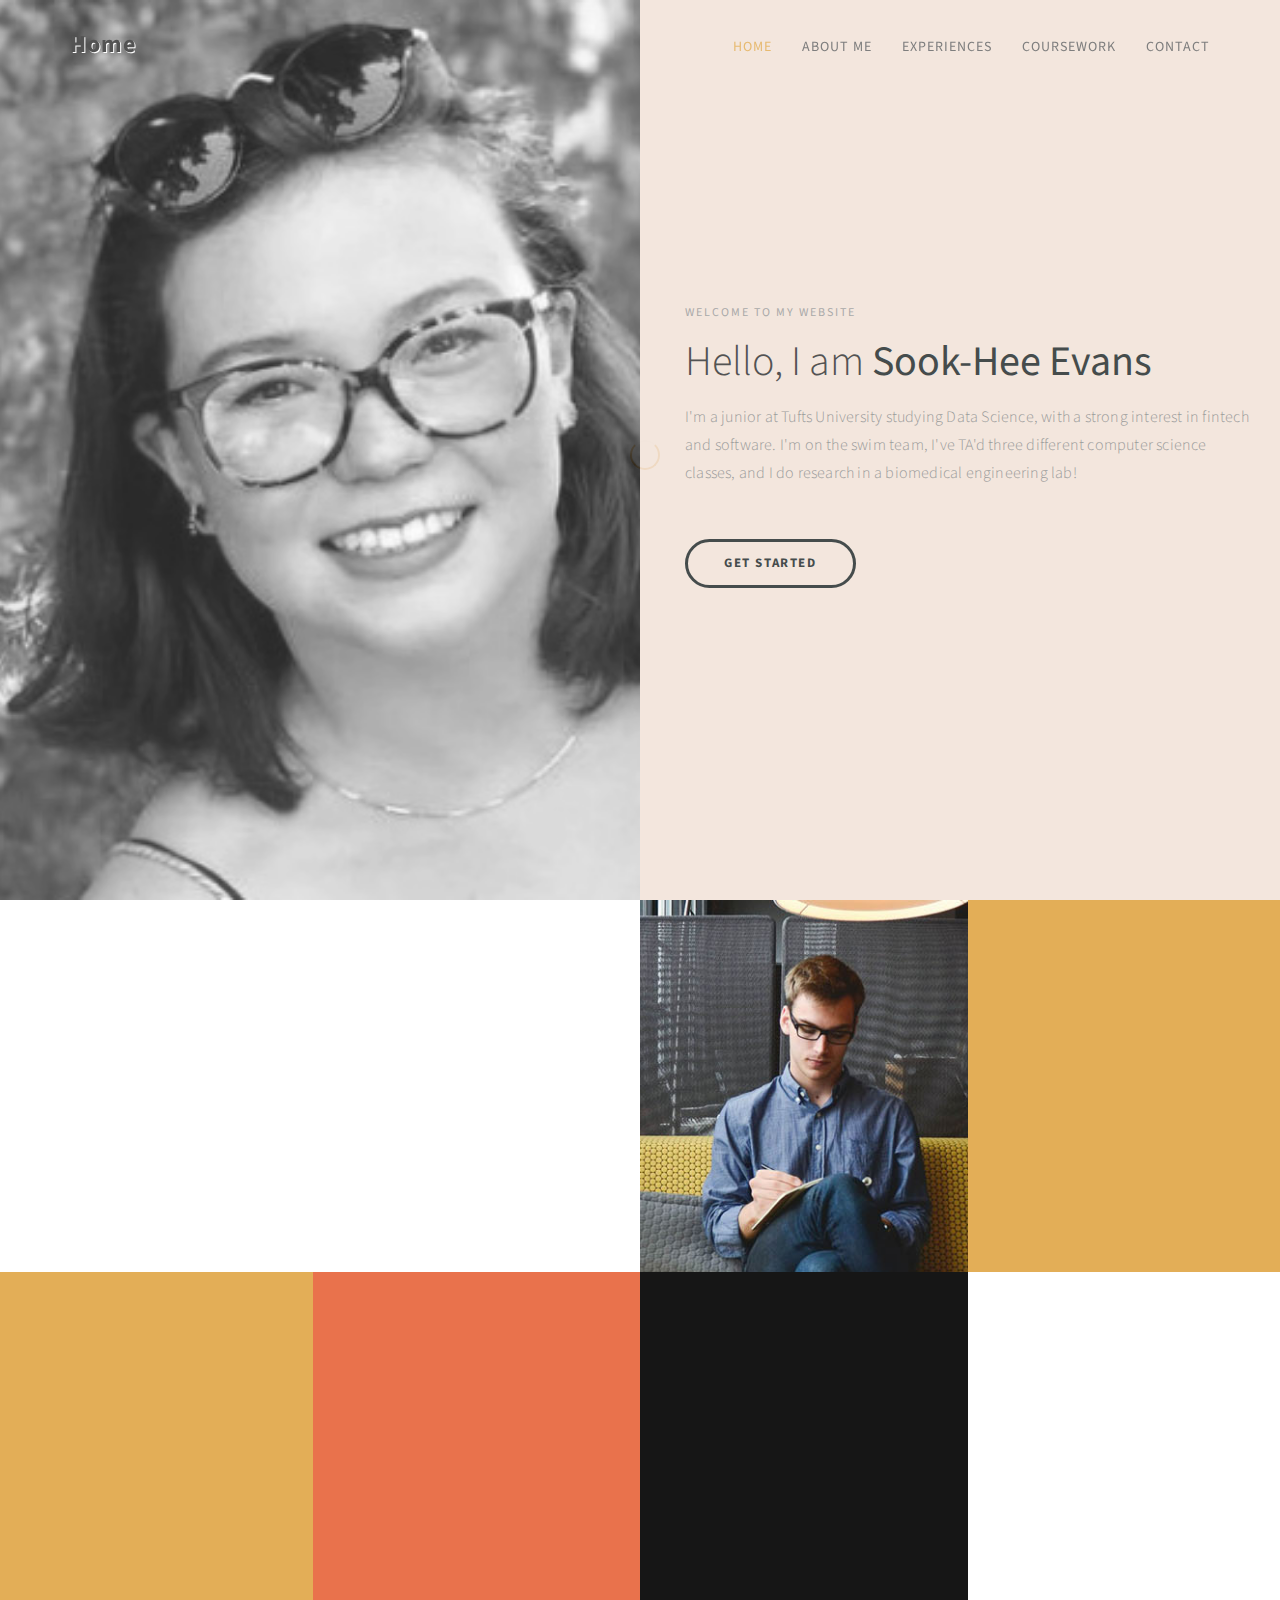
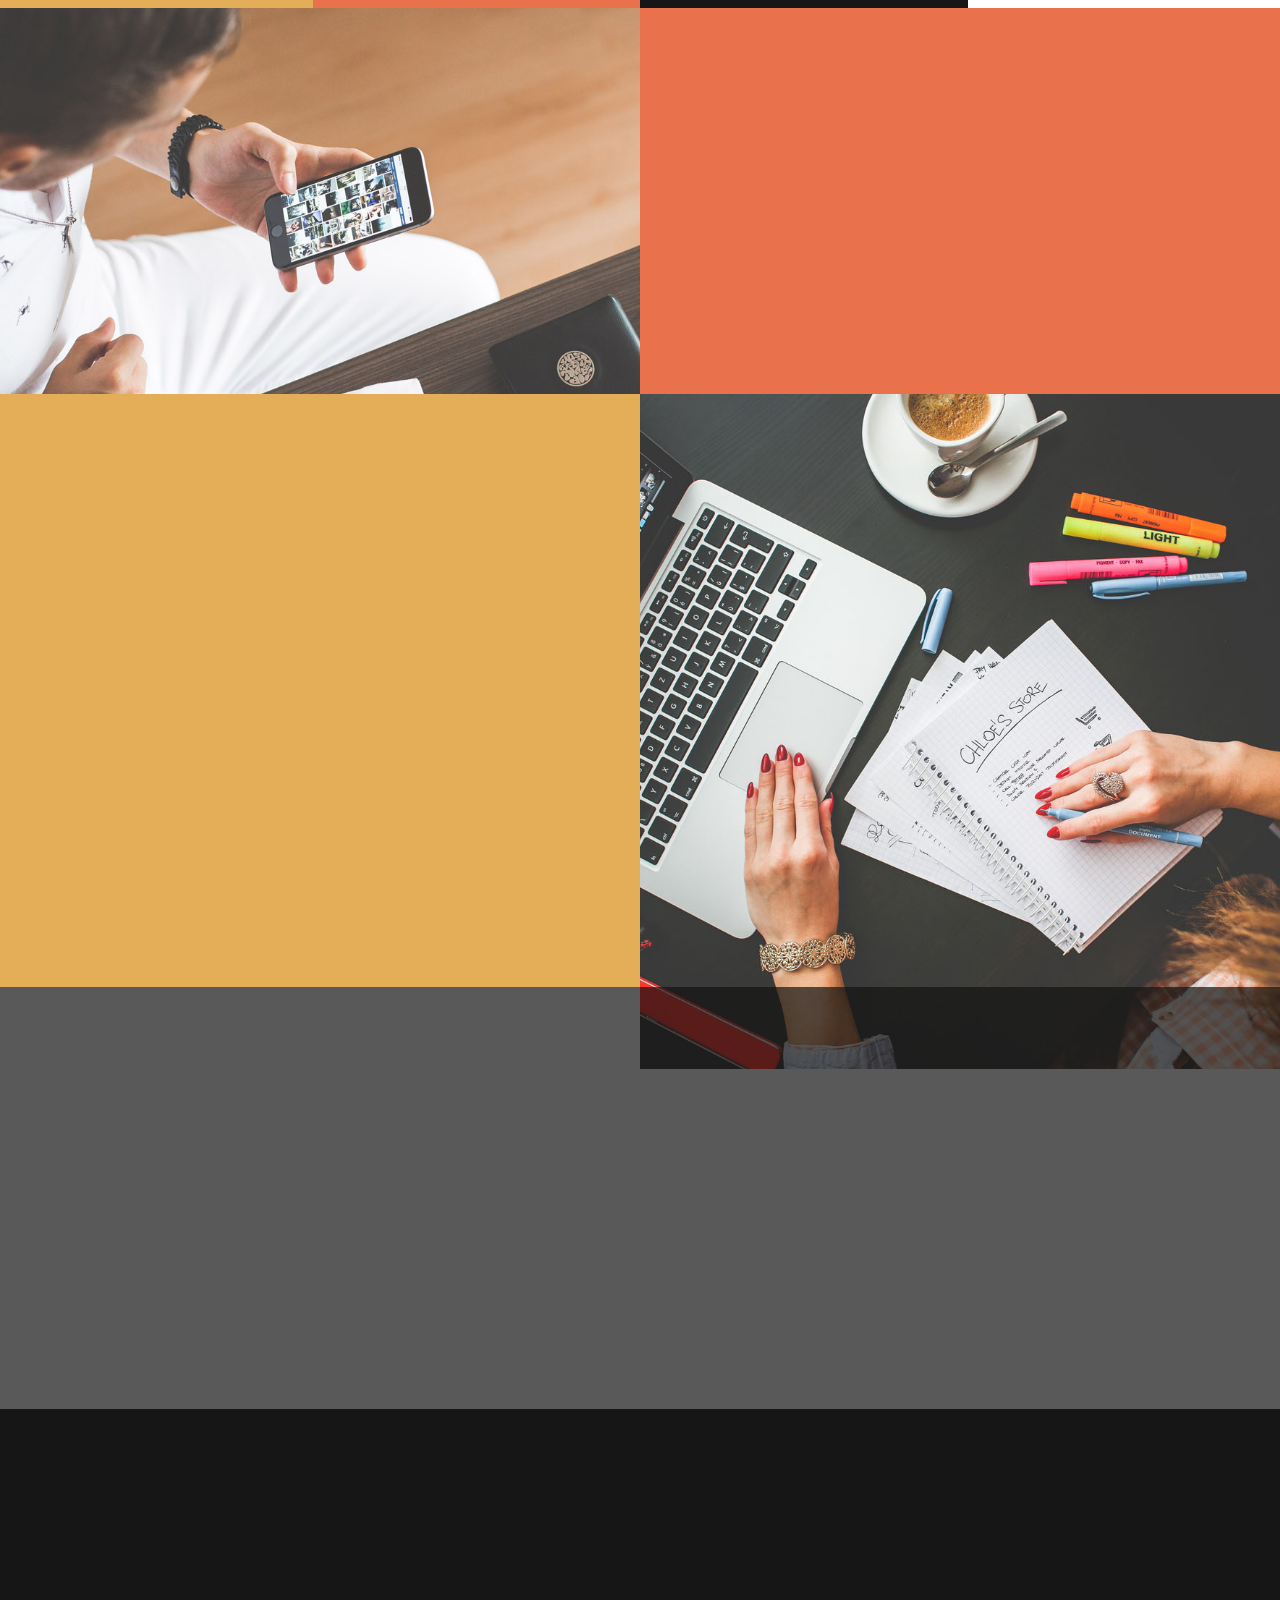
==== site/index.html @ 4b2cf7b3 "Add files via upload" ====
<!DOCTYPE html>
<html lang="en">
<head>

<meta charset="UTF-8">
<meta http-equiv="X-UA-Compatible" content="IE=Edge">
<meta name="description" content="">
<meta name="keywords" content="">
<meta name="author" content="templatemo">
<meta name="viewport" content="width=device-width, initial-scale=1, maximum-scale=1">

<title>Sook-Hee HTML CSS Template</title>

<link rel="stylesheet" href="css/bootstrap.min.css">
<link rel="stylesheet" href="css/animate.css">
<link rel="stylesheet" href="css/font-awesome.min.css">
<link rel="stylesheet" href="css/templatemo-style.css">

<link href="https://fonts.googleapis.com/css?family=Source+Sans+Pro:300,400,700" rel="stylesheet">

</head>
<body data-spy="scroll" data-target=".navbar-collapse" data-offset="50">


<!-- PRE LOADER -->

<div class="preloader">
     <div class="spinner">
          <span class="spinner-rotate"></span>
     </div>
</div>


<!-- Navigation Section -->
</header>
<div class="navbar navbar-fixed-top custom-navbar" role="navigation">
     <div class="container">

          <!-- navbar header -->
          <div class="navbar-header">
               <button class="navbar-toggle" data-toggle="collapse" data-target=".navbar-collapse">
                    <span class="icon icon-bar"></span>
                    <span class="icon icon-bar"></span>
                    <span class="icon icon-bar"></span>
               </button>
               <a href="#" class="navbar-brand">Home</a>
          </div>

          <div class="collapse navbar-collapse">
               <ul class="nav navbar-nav navbar-right">
                    <li><a href="#home" class="smoothScroll">Home</a></li>
                    <li><a href="#about" class="smoothScroll">About Me</a></li>
                    <li><a href="#experience" class="smoothScroll">Experiences</a></li>
                    <li><a href="#quotes" class="smoothScroll">Coursework</a></li>
                    <li><a href="#contact" class="smoothScroll">Contact</a></li>
               </ul>
          </div>

     </div>
</div>


<!-- Home Section -->

<section id="home" class="parallax-section">
     <div class="container">
          <div class="row">

               <div class="col-md-6 col-sm-6">
                    <div class="home-img"></div>
               </div>

               <div class="col-md-6 col-sm-6">
                    <div class="home-thumb">
                         <div class="section-title">
                              <h4 class="wow fadeInUp" data-wow-delay="0.3s">welcome to my website</h4>
                              <h1 class="wow fadeInUp" data-wow-delay="0.6s">Hello, I am <strong>Sook-Hee Evans</strong> </h1>
                              <p class="wow fadeInUp" data-wow-delay="0.9s">I'm a junior at Tufts University studying Data Science, with a strong interest in fintech and software. I'm on the swim team, I've TA'd three different computer science classes, and I do research in a biomedical engineering lab! </p>
                              
                              <a href="#about" class="wow fadeInUp smoothScroll section-btn btn btn-success" data-wow-delay="1.4s">Get Started</a>
                              
                         </div>
                    </div>
               </div>


          </div>
     </div>
</section>


<!-- About Section -->

<section id="about" class="parallax-section">
     <div class="container">
          <div class="row">

               <div class="col-md-6 col-sm-12">
                    <div class="about-thumb">
                         <div class="wow fadeInUp section-title" data-wow-delay="0.4s">
                              <h1>Donec auctor</h1>
                              <p class="color-yellow">Sed vulputate vitae diam quis bibendum</p>
                         </div>
                         <div class="wow fadeInUp" data-wow-delay="0.8s">
                              <p>Phasellus vulputate tellus nec tortor varius elementum. Curabitur at pulvinar ante. Duis dui urna, faucibus eget felis eu, iaculis congue sem. Mauris convallis eros massa.</p>
                              <p>Quisque viverra iaculis aliquam. Etiam volutpat, justo non aliquam bibendum, sem nibh mollis erat, quis porta odio odio at velit.</p>
                         </div>
                    </div>
               </div>

               <div class="col-md-3 col-sm-6">
                    <div class="background-image about-img"></div>
               </div>

               <div class="bg-yellow col-md-3 col-sm-6">
                    <div class="skill-thumb">
                         <div class="wow fadeInUp section-title color-white" data-wow-delay="1.2s">
                              <h1>My Skills</h1>
                              <p class="color-white">Photoshop . HTML CSS JS . Web Design</p>
                         </div>

                         <div class=" wow fadeInUp skills-thumb" data-wow-delay="1.6s">
                         <strong>Frontend Design</strong>
                              <span class="color-white pull-right">90%</span>
                                   <div class="progress">
                                        <div class="progress-bar progress-bar-primary" role="progressbar" aria-valuenow="90" aria-valuemin="0" aria-valuemax="100" style="width: 90%;"></div>
                                   </div>

                         <strong>Backend processing</strong>
                              <span class="color-white pull-right">70%</span>
                                   <div class="progress">
                                        <div class="progress-bar progress-bar-primary" role="progressbar" aria-valuenow="70" aria-valuemin="0" aria-valuemax="100" style="width: 70%;"></div>
                                   </div>

                         <strong>HTML5 & CSS3</strong>
                              <span class="color-white pull-right">80%</span>
                                   <div class="progress">
                                        <div class="progress-bar progress-bar-primary" role="progressbar" aria-valuenow="80" aria-valuemin="0" aria-valuemax="100" style="width: 80%;"></div>
                                   </div>
                         </div>

                    </div>
               </div>

          </div>
     </div>
</section>


<!-- Service Section -->

<section id="service" class="parallax-section">
     <div class="container">
          <div class="row">

               <div class="bg-yellow col-md-3 col-sm-6">
                    <div class="wow fadeInUp color-white service-thumb" data-wow-delay="0.8s">
                         <i class="fa fa-desktop"></i>
                              <h3>Interface Design</h3>
                              <p class="color-white">Phasellus vulputate tellus nec tortor varius elementum. Curabitur at pulvinar ante.</p>
                    </div>
               </div>

               <div class="col-md-3 col-sm-6">
                    <div class="wow fadeInUp color-white service-thumb" data-wow-delay="1.2s">
                         <i class="fa fa-paper-plane"></i>
                              <h3>Media Strategy</h3>
                              <p class="color-white">Curabitur at pulvinar ante. Duis dui urna, faucibus eget felis eu, iaculis congue sem.</p>
                    </div>
               </div>

               <div class="bg-dark col-md-3 col-sm-6">
                    <div class="wow fadeInUp color-white service-thumb" data-wow-delay="1.6s">
                         <i class="fa fa-table"></i>
                              <h3>Mobile App</h3>
                              <p class="color-white">Mauris convallis eros massa, vitae euismod arcu tempus ut. Quisque viverra iaculis.</p>
                    </div>
               </div>

               <div class="bg-white col-md-3 col-sm-6">
                    <div class="wow fadeInUp service-thumb" data-wow-delay="1.8s">
                         <i class="fa fa-html5"></i>
                              <h3>Coding</h3>
                              <p>Mauris convallis eros massa, vitae euismod arcu tempus ut. Quisque viverra iaculis.</p>
                    </div>
               </div>

          </div>
     </div>
</section>


<!-- Experience Section -->

<section id="experience" class="parallax-section">
     <div class="container">
          <div class="row">

               <div class="col-md-6 col-sm-6">
                    <div class="background-image experience-img"></div>
               </div>

               <div class="col-md-6 col-sm-6">
                    <div class="color-white experience-thumb">
                         <div class="wow fadeInUp section-title" data-wow-delay="0.8s">
                              <h1>My Experiences</h1>
                              <p class="color-white">Previous companies and my tasks</p>
                         </div>

                         <div class="wow fadeInUp color-white media" data-wow-delay="1.2s">
                              <div class="media-object media-left">
                                   <i class="fa fa-laptop"></i>
                              </div>
                              <div class="media-body">
                                   <h3 class="media-heading">Graphic Designer <small>2014 Jul - 2015 Sep</small></h3>
                                   <p class="color-white">Lorem ipsum dolor sit amet, consectetur adipisicing elit.</p>
                              </div>
                         </div>

                         <div class="wow fadeInUp color-white media" data-wow-delay="1.6s">
                              <div class="media-object media-left">
                                   <i class="fa fa-laptop"></i>
                              </div>
                              <div class="media-body">
                                   <h3 class="media-heading">Web Designer <small>2015 Oct - 2017 Jan</small></h3>
                                   <p class="color-white">Lorem ipsum dolor sit amet, consectetur adipisicing elit.</p>
                              </div>
                         </div>

                    </div>
               </div>

          </div>
     </div>
</section>


<!-- Education Section -->

<section id="education" class="parallax-section">
     <div class="container">
          <div class="row">

               <div class="col-md-6 col-sm-6">
                    <div class="color-white education-thumb">
                         <div class="wow fadeInUp section-title" data-wow-delay="0.8s">
                              <h1>My Education</h1>
           
                         </div>

                         <div class="wow fadeInUp color-white media" data-wow-delay="1.2s">
                              <div class="media-object media-left">
                                   <i class="fa fa-laptop"></i>
                              </div>


                              <div class="media-body">
                                   <h3 class="media-heading"> Tufts University <small>2017 Aug - 2021 May</small></h3>
                                   <p class="color-white">B.S. Data Science </p>
                                   <p class="color-white">Activities include Varsity Swimming, TAMID-Keyrus Data Science Group, Teacher's Assistant for Introduction to Computer Science, Data Structures and Algorithms, and Machine Structure and Assembly Language Programming.</p>
                              </div>
                         </div>
                         <div class="wow fadeInUp color-white media" data-wow-delay="1.6s">
                              <div class="media-object media-left">
                                   <i class="fa fa-laptop"></i>
                              </div>
                              <div class="media-body">
                                   <h3 class="media-heading">Germantown Academy  <small>2014 Aug - 2017 June</small></h3>
                                   <p class="color-white"> High School Diploma </p>
                                   <p class="color-white">While a student, I received many awards and much recognition, some of which include the Union League Citizenship Award, Women's Society of Engineering Award, AP Scholar with Distinction, and National Merit Scholarship Finalist. </p>
                              </div>
                         </div>

                    </div>
               </div>

               <div class="col-md-6 col-sm-6">
                    <div class="background-image education-img"></div>
               </div>

          </div>
     </div>
</section>


<!-- Quotes Section -->

<section id="quotes" class="parallax-section">
     <div class="overlay"></div>
     <div class="container">
          <div class="row">
               <div class="col-md-offset-1 col-md-10 col-sm-12">
                    <h3 class="wow fadeInUp" data-wow-delay="0.4s">Relevant coursework includes Data Structures and Algorithms, Computing in MATLAB, Machine Structure and Assembly Language Programming, Engineering Leadership, Discrete Mathematics, and Biomedical Design and Research.</h2>
                    <h3 class="wow fadeInUp" data-wow-delay="0.6s">Upcoming coursework for Fall 2019 includes Linear Algebra, Algorithms, Database Systems, and Artificial Intelligence.</h2>                                            
               </div>
          </div>
     </div>
</section>


<!-- Contact Section -->


               <div class="col-md-6 col-sm-12">
                    <div class="contact-form">
                         <div class="wow fadeInUp section-title" data-wow-delay="0.2s">
                              <h1 class="color-white">Say hello..</h1>
                              <p class="color-white">Integer ut consectetur est. In cursus orci non ipsum gravida dignissim.</p>
                         </div>

                         <div id="contact-form">
                              <form action="#template-mo" method="post">
                                   <div class="wow fadeInUp" data-wow-delay="1s">
                                        <input name="fullname" type="text" class="form-control" id="fullname" placeholder="Your Name">
                                   </div>
                                   <div class="wow fadeInUp" data-wow-delay="1.2s">
                                        <input name="email" type="email" class="form-control" id="email" placeholder="Your Email">
                                   </div>
                                   <div class="wow fadeInUp" data-wow-delay="1.4s">
                                        <textarea name="message" rows="5" class="form-control" id="message" placeholder="Write your message..."></textarea>
                                   </div>
                                   <div class="wow fadeInUp col-md-6 col-sm-8" data-wow-delay="1.6s">
                                        <input name="submit" type="submit" class="form-control" id="submit" value="Send">
                                   </div>
                              </form>
                         </div>

                    </div>
               </div>

               <div class="col-md-3 col-sm-6">
                    <div class="background-image contact-img"></div>
               </div>

              

    


<!-- Footer Section -->
<section id="contact" class="parallax-section">
     <div class="container">
 <div class="bg-dark">

                         <div class="wow fadeInUp contact-info" data-wow-delay="0.8s">
                              <h3 class="color-white">Connect.</h3>
                              <p><i class="fa fa-envelope-o"></i> <a href="sook-hee.evans@tufts.edu">sook-hee.evans@tufts.edu</a></p>
                              <div align = "pull-right">
                                   <ul class="wow fadeInUp social-icon" data-wow-delay="1s">
                                        <button class = "button " href = "https://github.com/sevans09" role = "button">github </button>
                                         <button class = "button " href = "https://linkedin.com/in/sook-hee-evans" role = "button">linkedin </button>
                                   </ul>
                              </div>                                  
                    </div>
      </div>
     </div>
</section>


<footer>
	<div class="container">
		<div class="col-md-3">
                    <div class="wow fadeInUp footer-copyright" data-wow-delay="1s">
                         
	           </div>
          </div>
     </div>

</footer>

<!-- SCRIPTS -->

<script src="js/jquery.js"></script>
<script src="js/bootstrap.min.js"></script>
<script src="js/jquery.parallax.js"></script>
<script src="js/smoothscroll.js"></script>
<script src="js/wow.min.js"></script>
<script src="js/custom.js"></script>



</body>
</html>
---- site/css/templatemo-style.css ----
/*

Stimulus Template

http://www.templatemo.com/tm-498-stimulus

*/

body {
	background: #ffffff;
    font-family: 'Source Sans Pro', sans-serif;
    font-style: normal;
	font-weight: 300;
    overflow-x: hidden;
}

html,body {
  width: 100%;
  height: 100%;
}


/*---------------------------------------
    Typorgraphy              
-----------------------------------------*/

h1,h2,h3,h4,h5,h6 {
  font-style: normal;
  font-weight: 300;
}

h1,h2,h3 {
  font-weight: 300;
}

h1 {
  font-size: 42px;
  padding-bottom: 14px;
  margin-bottom: 0px;
}

h2 {
  font-size: 42px;
  line-height: 52px;
  margin-top: 0px;
}

h3 {
  font-size: 26px;
  line-height: 32px;
  padding-bottom: 6px;
}

h4 {
  color: #999;
  font-size: 12px;
  font-weight: normal;
  letter-spacing: 2px;
  text-transform: uppercase;
  padding-top: 6px;
}

h5 {
  color: #666666;
}

strong {
  color: #232B2B;
  font-weight: normal;
}

p {
    color: #888;
    font-size: 16px;
    font-weight: 300;
    line-height: 28px;
    letter-spacing: 0.2px;
}

.section-btn {
  background-color: transparent;
  border: 3px solid #232B2B;
  border-radius: 100px;
  color: #232B2B;
  font-size: 13px;
  font-weight: bold;
  letter-spacing: 1.6px;
  padding: 12px 36px;
  margin-top: 42px;
  transition: all 0.4s ease-in-out;
  text-transform: uppercase;
}

.section-btn:hover {
  background: #E3AE57;
  border-color: transparent;
  color: #ffffff;
}

.btn-success:focus {
  background-color: #000;
  border-color: transparent;
}

.parallax-section {
  background-attachment: fixed !important;
  background-size: cover !important;
}

.section-title {
  position: relative;
  padding-bottom: 22px;
}

#about,
#service,
#experience,
#education,
#contact {
  position: relative;
}

#home .container,
#about .container, 
#experience .container,
#service .container,
#education .container,
#contact .container {
  width: 100%;
  padding: 0;
  margin: 0;
}

#experience .experience-thumb,
#education .education-thumb  {
  padding: 22px 42px 42px 42px;
}

#service,
#quotes,
footer {
  text-align: center;
}

#experience,
#education {
  background: #E9724C;
}

.background-image {
    background-position: 50% 50% !important;
    background-size: cover !important;
    width: 100%;
    height: 100%;
    min-height: 75vh;
    position: absolute;
    top: 0;
    right: 0;
    bottom: 0;
    left: 0;
}

.color-white {
  color: #ffffff;
}

.color-yellow {
  color: #E3AE57;
}

.bg-yellow {
  background: #E3AE57;
}

.bg-white {
  background: #ffffff;
}

.bg-dark {
  background: #161616;
}



/*---------------------------------------
    General               
-----------------------------------------*/

html{
  -webkit-font-smoothing: antialiased;
}

a {
  color: #E3AE57;
  -webkit-transition: 0.5s;
  -o-transition: 0.5s;
  transition: 0.5s;
  text-decoration: none !important;
}
a:hover, a:active, a:focus {
  color: #E3AE57;
  outline: none;
}

* {
  -webkit-box-sizing: border-box;
  -moz-box-sizing: border-box;
  box-sizing: border-box;
}

*:before,
*:after {
  -webkit-box-sizing: border-box;
  -moz-box-sizing: border-box;
  box-sizing: border-box;
}

.button {
  display:block;
  height: 80px;
  width: 80px;
  border-radius: 50%;
  border: 1px solid pink;
}


/*---------------------------------------
    Preloader section              
-----------------------------------------*/

.preloader {
  position: fixed;
  top: 0;
  left: 0;
  width: 100%;
  height: 100%;
  z-index: 99999;
  display: flex;
  flex-flow: row nowrap;
  justify-content: center;
  align-items: center;
  background: none repeat scroll 0 0 #ffffff;
}

.spinner {
  border: 1px solid transparent;
  border-radius: 5px;
  position: relative;
}

.spinner:before {
  content: '';
  box-sizing: border-box;
  position: absolute;
  top: 50%;
  left: 50%;
  width: 30px;
  height: 30px;
  margin-top: -10px;
  margin-left: -10px;
  border-radius: 50%;
  border: 2px solid #E3AE57;
  border-top-color: #f9f9f9;
  animation: spinner .6s linear infinite;
}

@-webkit-@keyframes spinner {
  to {transform: rotate(360deg);}
}

@keyframes spinner {
  to {transform: rotate(360deg);}
}



/*---------------------------------------
    Navigation section              
-----------------------------------------*/

.custom-navbar {
    margin-bottom: 0;
    background-color: #ffffff;
}

.custom-navbar .navbar-brand {
    color: #333;
	text-shadow: 1px 1px #fff;
    font-weight: bold;
    font-size: 24px;
    line-height: 35px;
    letter-spacing: 1px;
}

.custom-navbar .nav li a {
    color: #666;
    font-size: 14px;
    font-weight: 400;
    letter-spacing: 1px;
    text-transform: uppercase;
    line-height: 40px;
    transition: all 0.4s ease-in-out;
}

.custom-navbar .nav li a:hover {
    background: transparent;
    color: #E3AE57;
}

.custom-navbar .navbar-nav > li > a:hover,
.custom-navbar .navbar-nav > li > a:focus {
  background-color: transparent;
}

.custom-navbar .nav li.active > a {
    background-color: transparent;
    color: #E3AE57;
}

.custom-navbar .navbar-toggle {
    border: none;
    padding-top: 10px;
}

.custom-navbar .navbar-toggle {
    background-color: transparent;
}

.custom-navbar .navbar-toggle .icon-bar {
    background: #E3AE57;
    border-color: transparent;
}

@media(min-width:768px) {
    .custom-navbar {
        padding: 12px 0;
        border-bottom: 0;
        background: 0 0; 
    }
    .custom-navbar.top-nav-collapse {
        background: #ffffff;
        box-shadow: 0px 2px 8px 0px rgba(50, 50, 50, 0.08);
        padding: 0;
    }

}



/*---------------------------------------
    Home section              
-----------------------------------------*/

#home h1 {
  padding-bottom: 18px;
}

#home .col-md-6 {
  background: #f1e2d7;
/* light blue color: #c3eafd; */
  padding-right: 0;
  padding-left: 0;
}

#home .home-img {
  background: url('../images/home-img.jpg') no-repeat;
  background-size: cover;
  background-position: 50% 50%;
  width: 100%;
  height: 100vh;
}

#home .home-thumb {
  display: -webkit-box;
  display: -webkit-flex;
  display: -ms-flexbox;
  display: flex;
  -webkit-box-align: center;
  -webkit-align-items: center;
  -ms-flex-align: center;
  align-items: center;
  height: 100vh;
  padding: 0 45px 0 45px;
}



/*---------------------------------------
   About section              
-----------------------------------------*/

#about .about-img {
    background: url('../images/about-img.jpg') no-repeat;
}

#about .about-thumb,
#about .skill-thumb {
  padding: 22px 32px 32px 32px;
}

#about .progress {
  background: #ffffff;
  border-radius: 0px;
  box-shadow: none;
  height: 2px;
}

#about .progress-bar-primary {
  background: #232B2B;
}

#about strong,
#about span {
  font-weight: bold;
  display: inline-block;
  padding-bottom: 8px;
}



/*---------------------------------------
    Service section              
-----------------------------------------*/

#service {
  background: #E9724C;
}

#service p {
  font-size: 18px;
  line-height: 30px;
}

#service .service-thumb {
  padding: 52px 22px 52px 22px;
}

#service .service-thumb .fa {
  font-size: 42px;
  padding-bottom: 22px;
}



/*---------------------------------------
    Experience section              
-----------------------------------------*/

#experience .experience-img {
  background: url('../images/experience-img.jpg') no-repeat;
}

#experience .media-heading {
  margin-bottom: 0px;
}

#experience .media .fa {
  font-size: 42px;
  margin-right: 14px;
}

#experience small {
  color: #633;
  font-weight: bold;
}

/*---------------------------------------
    Education section              
-----------------------------------------*/

#education {
  background: #E3AE57;
}

#education .education-img {
  background: url('../images/education-img.jpg') no-repeat;
}

#education .media-heading {
  margin-bottom: 0px;
}

#education .media .fa {
  font-size: 42px;
  margin-right: 14px;
}

#education small {
  color: #886D1E;
  font-weight: bold;
}



/*---------------------------------------
   Quotes section              
-----------------------------------------*/

#quotes {
    background: url('../images/quotes-bg.jpg') 50% 0 repeat-y fixed;
    background-size: cover;
    background-position: center center;
    color: #ffffff;
    position: relative;
    padding: 100px 0px;
}

#quotes .overlay {
    background: #121212;
    width: 100%;
    height: 100%;
    position: absolute;
    top: 0;
    opacity: 0.7;
}

#quotes .fa {
  font-size: 42px;
  margin-top: 32px;
  margin-bottom: 22px;
}

#quotes p {
  padding-top: 32px;
}


/*---------------------------------------
    Contact section              
-----------------------------------------*/

#contact {
  background: #f4c2c2;
}

#contact .contact-form,
#contact .contact-thumb {
  padding: 20px 20px 20px 20px;
  min-height: 40vh;
}

#contact .contact-img {
  background: url('../images/contact-img.jpg') no-repeat;
  min-height: 20vh;
}

#contact .contact-info {
  padding-top: 4px;
  padding-bottom: 4px;
}

#contact .form-control::-moz-placeholder{color:#ffffff;opacity:1}
#contact .form-control:-ms-input-placeholder{color:#ffffff}
#contact .form-control::-webkit-input-placeholder{color:#ffffff}

#contact .form-control {
  background: transparent;
  border: none;
  border-bottom: 1px solid #E3AE57;
  border-radius: 0px;
  box-shadow: none;
  color: #ffffff;
  font-size: 18px;
  margin-top: 10px;
  margin-bottom: 25px;
  transition: all 0.4s ease-in-out;
}

#contact .form-control:focus {
  border-bottom-color: #ffffff;
}

#contact input {
  height: 25px;
}

#contact input[type="submit"] {
  background: #ffffff;
  border: 2px solid transparent;
  border-radius: 20px;
  color: #161616;
  padding-bottom: 10px;
}

#contact input[type="submit"]:hover {
  background: transparent;
  border-color: #ffffff;
  color: #ffffff;
}

#contact .fa {
  padding-right: 5px;
}



/*---------------------------------------
   Footer section              
-----------------------------------------*/

footer {
    padding: 140px 0px;
}



/*---------------------------------------
   Social icon             
-----------------------------------------*/

.social-icon {
    position: relative;
    padding: 0;
    margin: 0;
    text-align: center;
}

.social-icon li {
    display: inline-block;
    list-style: none;
}

.social-icon li a {
    border: 2px solid transparent;
    color: #999;
    border-radius: 100px;
    cursor: pointer;
    font-size: 16px;
    text-decoration: none;
    transition: all 0.4s ease-in-out;
    width: 50px;
    height: 50px;
    line-height: 50px;
    text-align: center;
    vertical-align: middle;
    position: relative;
    margin: 22px 4px 10px 4px;
}

.social-icon li a:hover {
    background: #E3AE57;
    border-color: #ffffff;
    color: #ffffff;
    transform: scale(1.1);
}



/*---------------------------------------
   Mobile Responsive         
-----------------------------------------*/

@media only screen and (max-width: 580px) {
  h1 {
    font-size: 32px;
  }

  h2 {
    font-size: 28px;
    line-height: inherit;
  }

  h3 {
    font-size: 22px;
    line-height: inherit;
  }
}

@media only screen and (max-width: 767px) {
  .custom-navbar .navbar-brand {
    line-height: 18px;
  }

  #home .home-thumb {
    height: auto;
    padding-top: 32px;
    padding-bottom: 12px;
  }

  #home .container,
  #about .container, 
  #experience .container,
  #service .container,
  #education .container,
  #contact .container {
    padding-right: 15px;
    padding-left: 15px;
  }

  #about .col-md-3,
  #experience .col-md-6,
  #education .col-md-6,
  #contact .col-md-3 {
    padding: 0;
    margin: 0;
  }

  .background-image {
    position: relative;
    min-height: 65vh;
  }
}

@media only screen and (max-width: 1024px) {
  .section-title {
    padding-bottom: 12px;
  }

  footer {
    padding: 40px 0;
  }
}
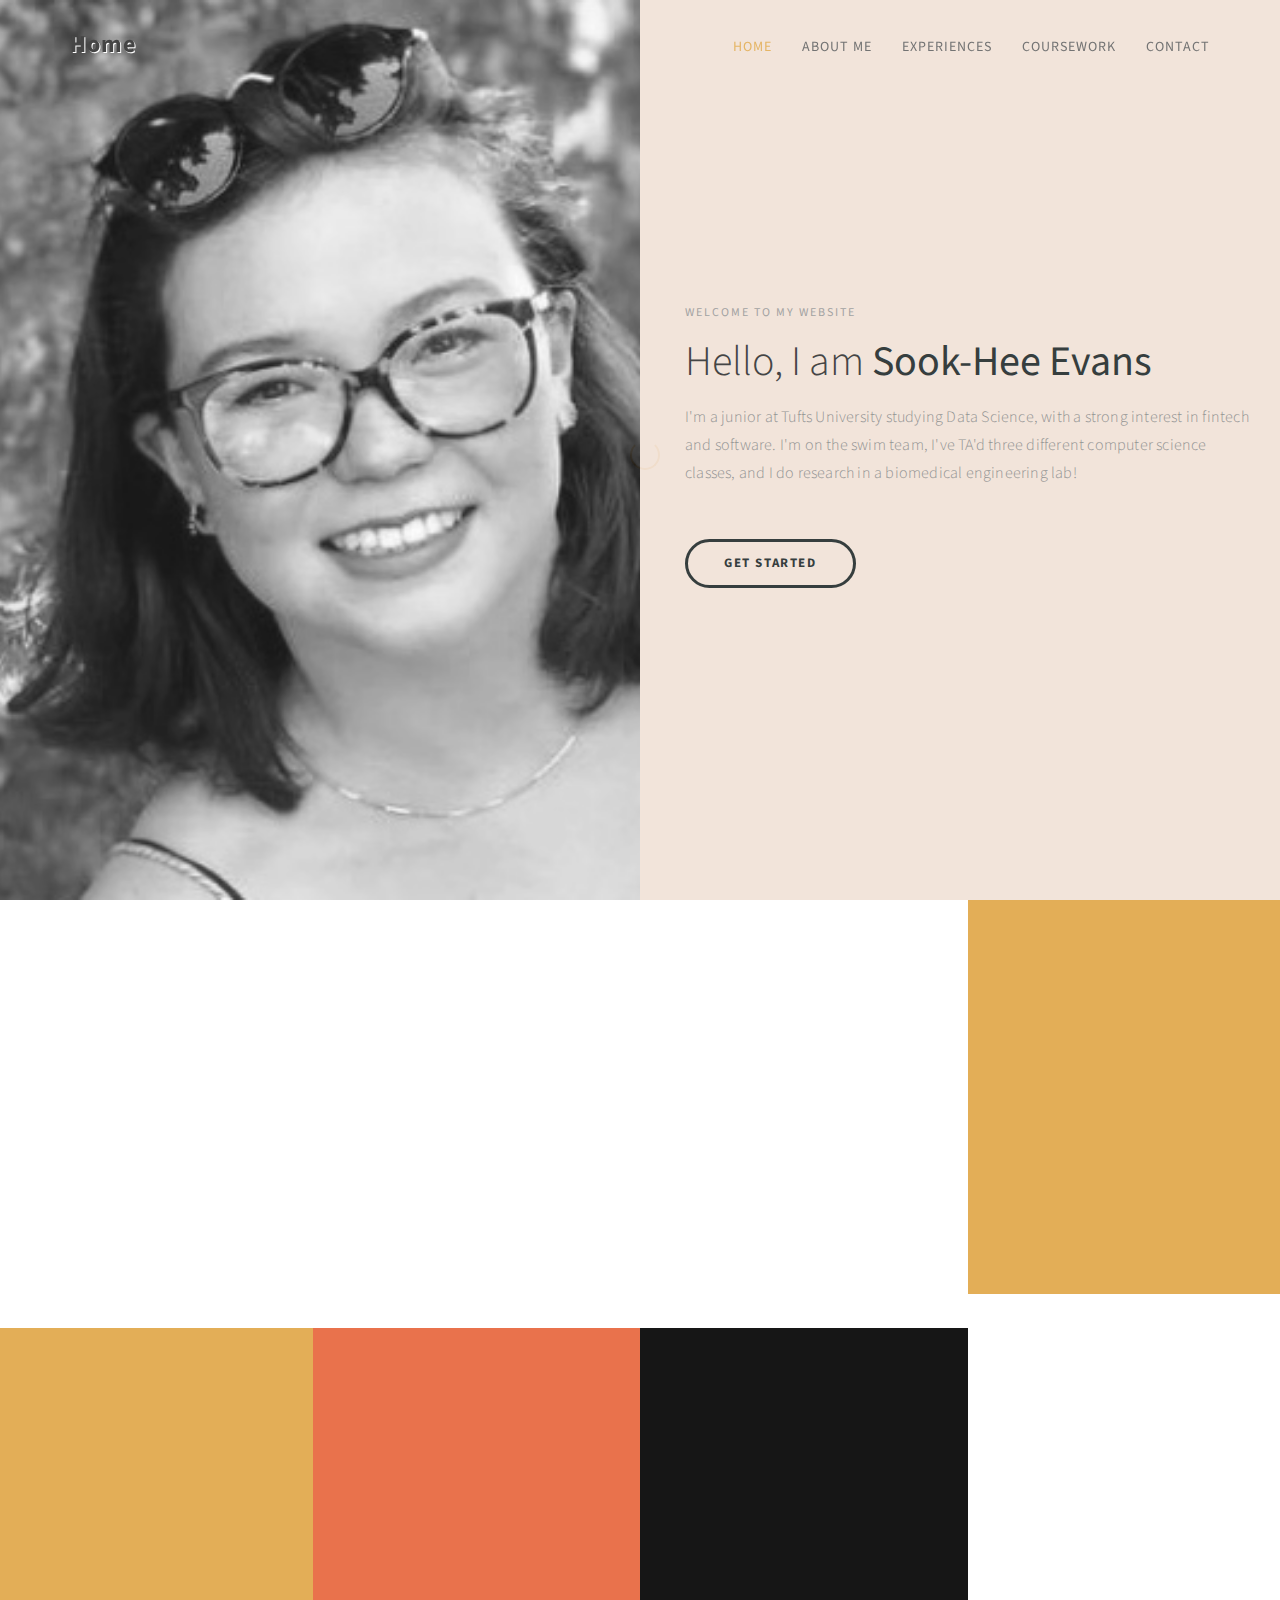
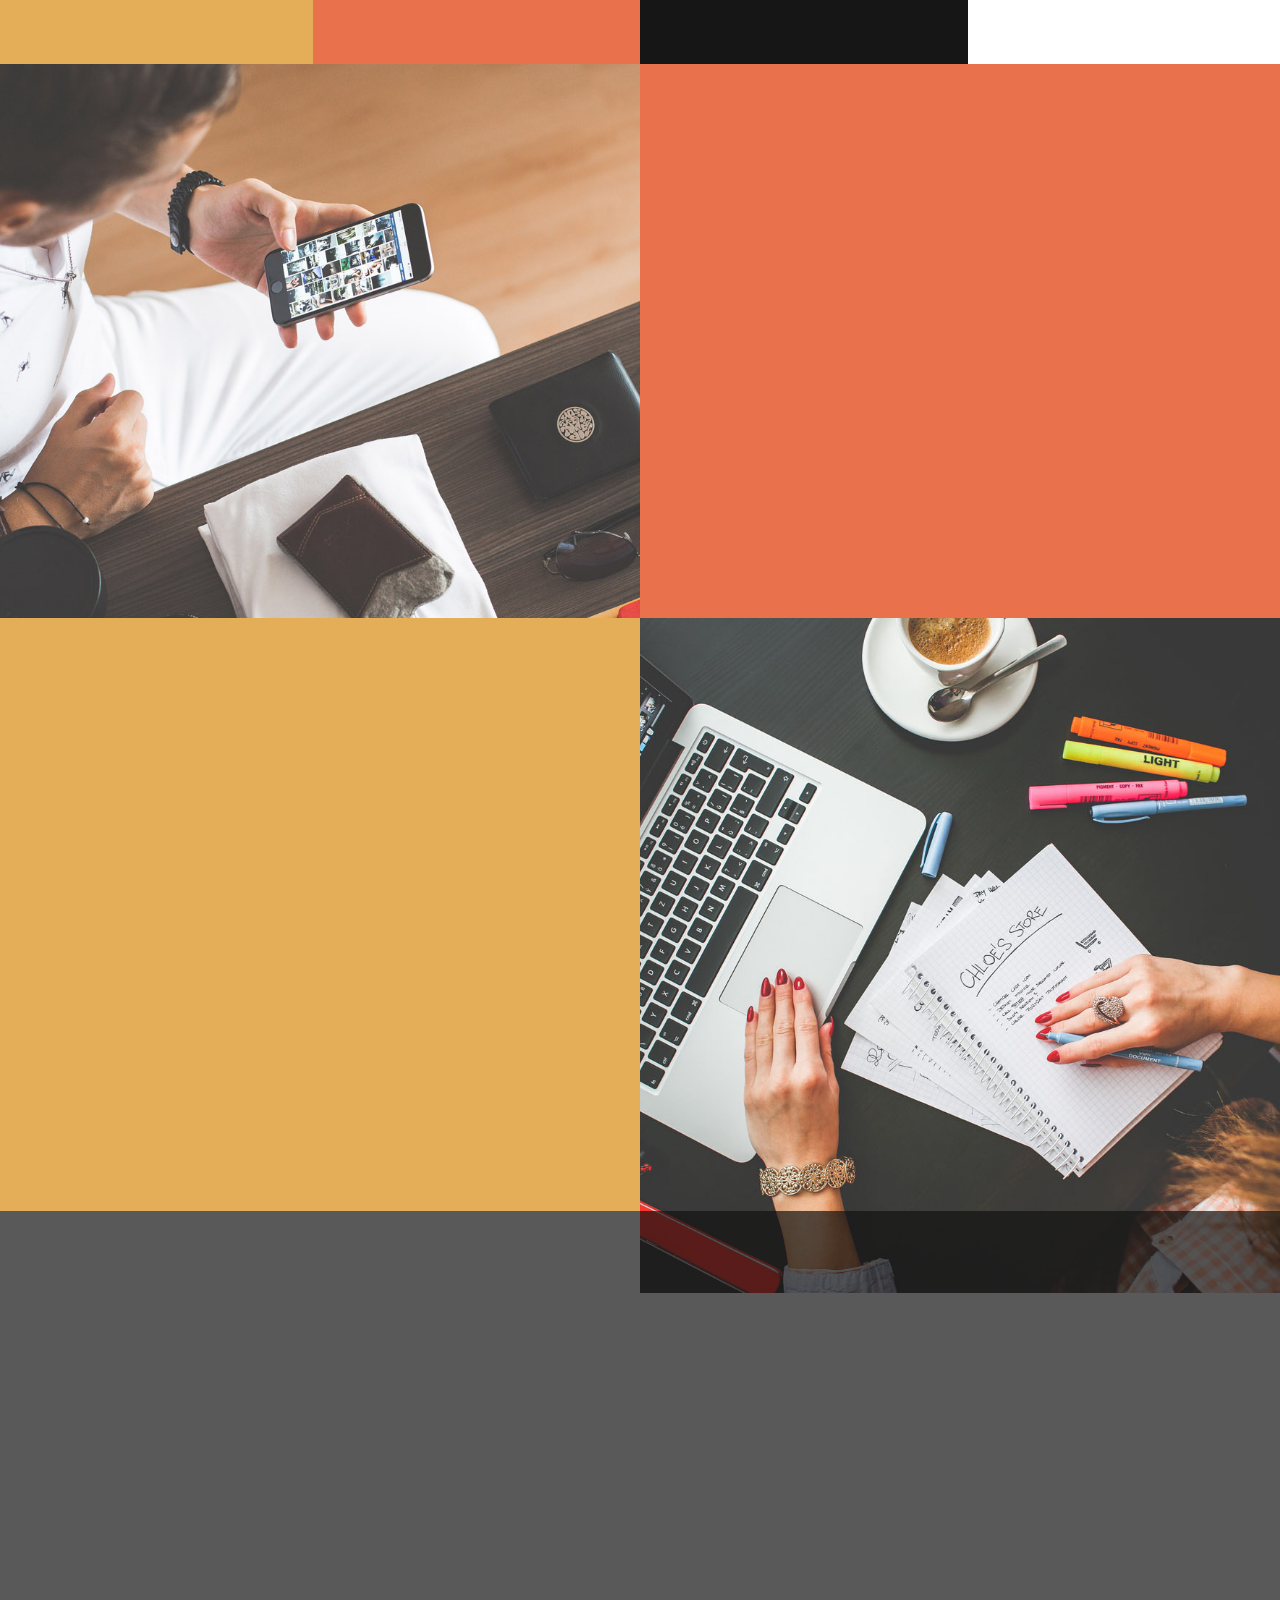
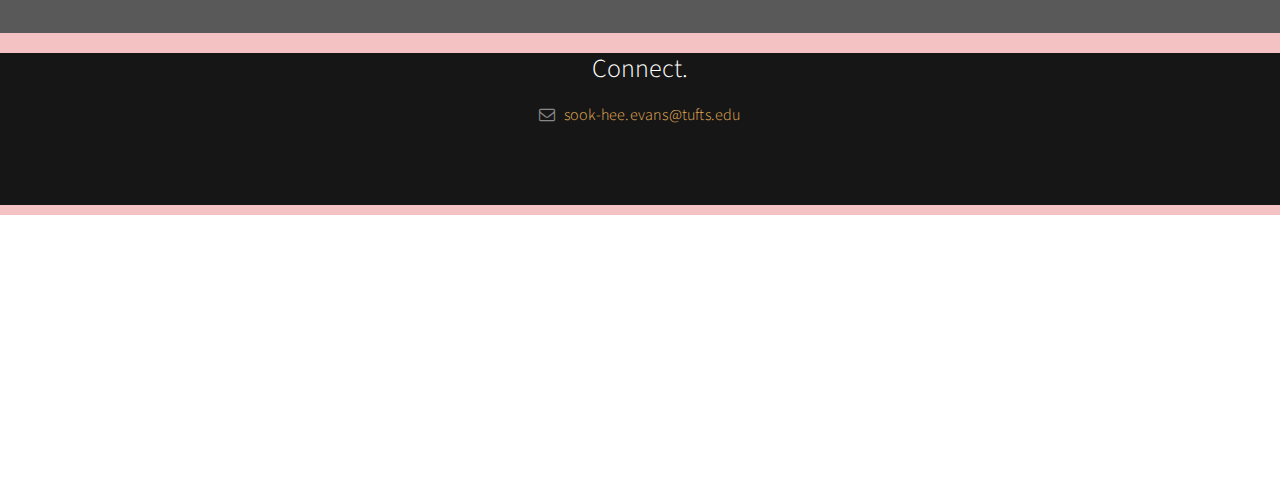
==== commit 6e44e888: "Update index.html" ====
--- a/site/index.html
+++ b/site/index.html
@@ -98,47 +98,57 @@
                <div class="col-md-6 col-sm-12">
                     <div class="about-thumb">
                          <div class="wow fadeInUp section-title" data-wow-delay="0.4s">
-                              <h1>Donec auctor</h1>
-                              <p class="color-yellow">Sed vulputate vitae diam quis bibendum</p>
+                              <h1>Projects and Research</h1>
+                              <!-- <p class="color-yellow">Sed vulputate vitae diam quis bibendum</p> -->
                          </div>
                          <div class="wow fadeInUp" data-wow-delay="0.8s">
-                              <p>Phasellus vulputate tellus nec tortor varius elementum. Curabitur at pulvinar ante. Duis dui urna, faucibus eget felis eu, iaculis congue sem. Mauris convallis eros massa.</p>
-                              <p>Quisque viverra iaculis aliquam. Etiam volutpat, justo non aliquam bibendum, sem nibh mollis erat, quis porta odio odio at velit.</p>
-                         </div>
-                    </div>
-               </div>
-
+                              <p>Significant projects I've been involved in include programming a Universal Machine and an RPN calculator
+                              to run on it, and developing my own version of the Unix grep command, which indexes all subdirectories and files
+                              in a directory and finds each instance of a query. I also am  working on an ongoing group project for VistaPrint 
+                              using Python and Jupyter Notebook to analyze proprietary data to offer business insight and advice.
+                              <p> I also spent a semester in the Kaplan biomedical engineering laboratory working on the development of the
+                              first ever 3D brain model to recapitulate both the plaques and neurofibrillary tangles present
+                              during Alzheimer's Disease. </p>
+                         </div>
+                    </div>
+               </div>
                <div class="col-md-3 col-sm-6">
-                    <div class="background-image about-img"></div>
+         <!--            <div class="background-image about-img"></div> -->
                </div>
 
                <div class="bg-yellow col-md-3 col-sm-6">
                     <div class="skill-thumb">
                          <div class="wow fadeInUp section-title color-white" data-wow-delay="1.2s">
                               <h1>My Skills</h1>
-                              <p class="color-white">Photoshop . HTML CSS JS . Web Design</p>
+                              <p class="color-white">C++. C. Jupyter Notebook. .</p>
                          </div>
 
                          <div class=" wow fadeInUp skills-thumb" data-wow-delay="1.6s">
-                         <strong>Frontend Design</strong>
+                         <strong>Backend Development</strong>
                               <span class="color-white pull-right">90%</span>
                                    <div class="progress">
                                         <div class="progress-bar progress-bar-primary" role="progressbar" aria-valuenow="90" aria-valuemin="0" aria-valuemax="100" style="width: 90%;"></div>
                                    </div>
 
-                         <strong>Backend processing</strong>
+                         <strong>Data Analysis</strong>
                               <span class="color-white pull-right">70%</span>
                                    <div class="progress">
                                         <div class="progress-bar progress-bar-primary" role="progressbar" aria-valuenow="70" aria-valuemin="0" aria-valuemax="100" style="width: 70%;"></div>
                                    </div>
 
-                         <strong>HTML5 & CSS3</strong>
+                         <strong>Research</strong>
+                              <span class="color-white pull-right">70%</span>
+                                   <div class="progress">
+                                        <div class="progress-bar progress-bar-primary" role="progressbar" aria-valuenow="70" aria-valuemin="0" aria-valuemax="100" style="width: 70%;"></div>
+                                   </div>
+                         <strong> Social Media and Outreach</strong>
                               <span class="color-white pull-right">80%</span>
                                    <div class="progress">
                                         <div class="progress-bar progress-bar-primary" role="progressbar" aria-valuenow="80" aria-valuemin="0" aria-valuemax="100" style="width: 80%;"></div>
                                    </div>
                          </div>
 
+
                     </div>
                </div>
 
@@ -157,23 +167,23 @@
                     <div class="wow fadeInUp color-white service-thumb" data-wow-delay="0.8s">
                          <i class="fa fa-desktop"></i>
                               <h3>Interface Design</h3>
-                              <p class="color-white">Phasellus vulputate tellus nec tortor varius elementum. Curabitur at pulvinar ante.</p>
+                              <p class="color-white">I have basic skills in frontend development using HTML and CSS.</p>
                     </div>
                </div>
 
                <div class="col-md-3 col-sm-6">
                     <div class="wow fadeInUp color-white service-thumb" data-wow-delay="1.2s">
                          <i class="fa fa-paper-plane"></i>
-                              <h3>Media Strategy</h3>
-                              <p class="color-white">Curabitur at pulvinar ante. Duis dui urna, faucibus eget felis eu, iaculis congue sem.</p>
+                              <h3>Teamwork</h3>
+                              <p class="color-white">Many group projects I have participated in involve communication and reliability.</p>
                     </div>
                </div>
 
                <div class="bg-dark col-md-3 col-sm-6">
                     <div class="wow fadeInUp color-white service-thumb" data-wow-delay="1.6s">
                          <i class="fa fa-table"></i>
-                              <h3>Mobile App</h3>
-                              <p class="color-white">Mauris convallis eros massa, vitae euismod arcu tempus ut. Quisque viverra iaculis.</p>
+                              <h3>Administrative</h3>
+                              <p class="color-white">I have experience planning large-scale events and coordinating others.</p>
                     </div>
                </div>
 
@@ -181,7 +191,7 @@
                     <div class="wow fadeInUp service-thumb" data-wow-delay="1.8s">
                          <i class="fa fa-html5"></i>
                               <h3>Coding</h3>
-                              <p>Mauris convallis eros massa, vitae euismod arcu tempus ut. Quisque viverra iaculis.</p>
+                              <p>I have completed most of Codecademy and DataCamp's free courses.</p>
                     </div>
                </div>
 
@@ -206,14 +216,15 @@
                               <h1>My Experiences</h1>
                               <p class="color-white">Previous companies and my tasks</p>
                          </div>
-
                          <div class="wow fadeInUp color-white media" data-wow-delay="1.2s">
                               <div class="media-object media-left">
                                    <i class="fa fa-laptop"></i>
                               </div>
                               <div class="media-body">
-                                   <h3 class="media-heading">Graphic Designer <small>2014 Jul - 2015 Sep</small></h3>
-                                   <p class="color-white">Lorem ipsum dolor sit amet, consectetur adipisicing elit.</p>
+                                   <h3 class="media-heading"> Undergraduate Lead Intern <small>2019 Jan - Present</small></h3>
+                                   <p class="color-white">Managed projects and coordinated other interns and communicated with managers
+                                   to use machine and retention learning to develop AI chatbots designed to provide automated guidance to students navigating their way to and through college. Used RoboMongo and JavaScript to analyze statistics
+                                   for the company and for partners.</p>
                               </div>
                          </div>
 
@@ -222,8 +233,10 @@
                                    <i class="fa fa-laptop"></i>
                               </div>
                               <div class="media-body">
-                                   <h3 class="media-heading">Web Designer <small>2015 Oct - 2017 Jan</small></h3>
-                                   <p class="color-white">Lorem ipsum dolor sit amet, consectetur adipisicing elit.</p>
+                                   <h3 class="media-heading">Teacher's Assistant <small>2018 Aug - Present</small></h3>
+                                   <p class="color-white"> Assisted in facilitating office hours, lab sessions, and grading for
+                                   Introduction to Computer Science, Data Structures and Algorithms, and Machine Structure and Assembly
+                                   Language Programming.  </p>
                               </div>
                          </div>
 
@@ -298,61 +311,17 @@
 </section>
 
 
-<!-- Contact Section -->
-
-
-               <div class="col-md-6 col-sm-12">
-                    <div class="contact-form">
-                         <div class="wow fadeInUp section-title" data-wow-delay="0.2s">
-                              <h1 class="color-white">Say hello..</h1>
-                              <p class="color-white">Integer ut consectetur est. In cursus orci non ipsum gravida dignissim.</p>
-                         </div>
-
-                         <div id="contact-form">
-                              <form action="#template-mo" method="post">
-                                   <div class="wow fadeInUp" data-wow-delay="1s">
-                                        <input name="fullname" type="text" class="form-control" id="fullname" placeholder="Your Name">
-                                   </div>
-                                   <div class="wow fadeInUp" data-wow-delay="1.2s">
-                                        <input name="email" type="email" class="form-control" id="email" placeholder="Your Email">
-                                   </div>
-                                   <div class="wow fadeInUp" data-wow-delay="1.4s">
-                                        <textarea name="message" rows="5" class="form-control" id="message" placeholder="Write your message..."></textarea>
-                                   </div>
-                                   <div class="wow fadeInUp col-md-6 col-sm-8" data-wow-delay="1.6s">
-                                        <input name="submit" type="submit" class="form-control" id="submit" value="Send">
-                                   </div>
-                              </form>
-                         </div>
-
-                    </div>
-               </div>
-
-               <div class="col-md-3 col-sm-6">
-                    <div class="background-image contact-img"></div>
-               </div>
-
-              
-
-    
-
-
 <!-- Footer Section -->
 <section id="contact" class="parallax-section">
      <div class="container">
- <div class="bg-dark">
-
-                         <div class="wow fadeInUp contact-info" data-wow-delay="0.8s">
-                              <h3 class="color-white">Connect.</h3>
-                              <p><i class="fa fa-envelope-o"></i> <a href="sook-hee.evans@tufts.edu">sook-hee.evans@tufts.edu</a></p>
-                              <div align = "pull-right">
-                                   <ul class="wow fadeInUp social-icon" data-wow-delay="1s">
-                                        <button class = "button " href = "https://github.com/sevans09" role = "button">github </button>
-                                         <button class = "button " href = "https://linkedin.com/in/sook-hee-evans" role = "button">linkedin </button>
-                                   </ul>
-                              </div>                                  
-                    </div>
-      </div>
+          <div class="bg-dark">
+               <h3 align = "center" class="color-white">Connect.</h3>
+                    <p align = "center"><i class="fa fa-envelope-o"></i> <a href="sook-hee.evans@tufts.edu">sook-hee.evans@tufts.edu</a></p>
+                    <ul class="wow fadeInUp social-icon" data-wow-delay="1s"> 
+                         <p align = "center"> <a  href = "https://linkedin.com/in/sook-hee-evans" role = "button">linkedin</a> </p>
+                         <p align = "center"> <a href = "https://github.com/sevans09"  role = "button">github</a> </p>
+                    </ul>
+          </div>
      </div>
 </section>
 
@@ -380,4 +349,4 @@
 
 
 </body>
-</html>+</html>
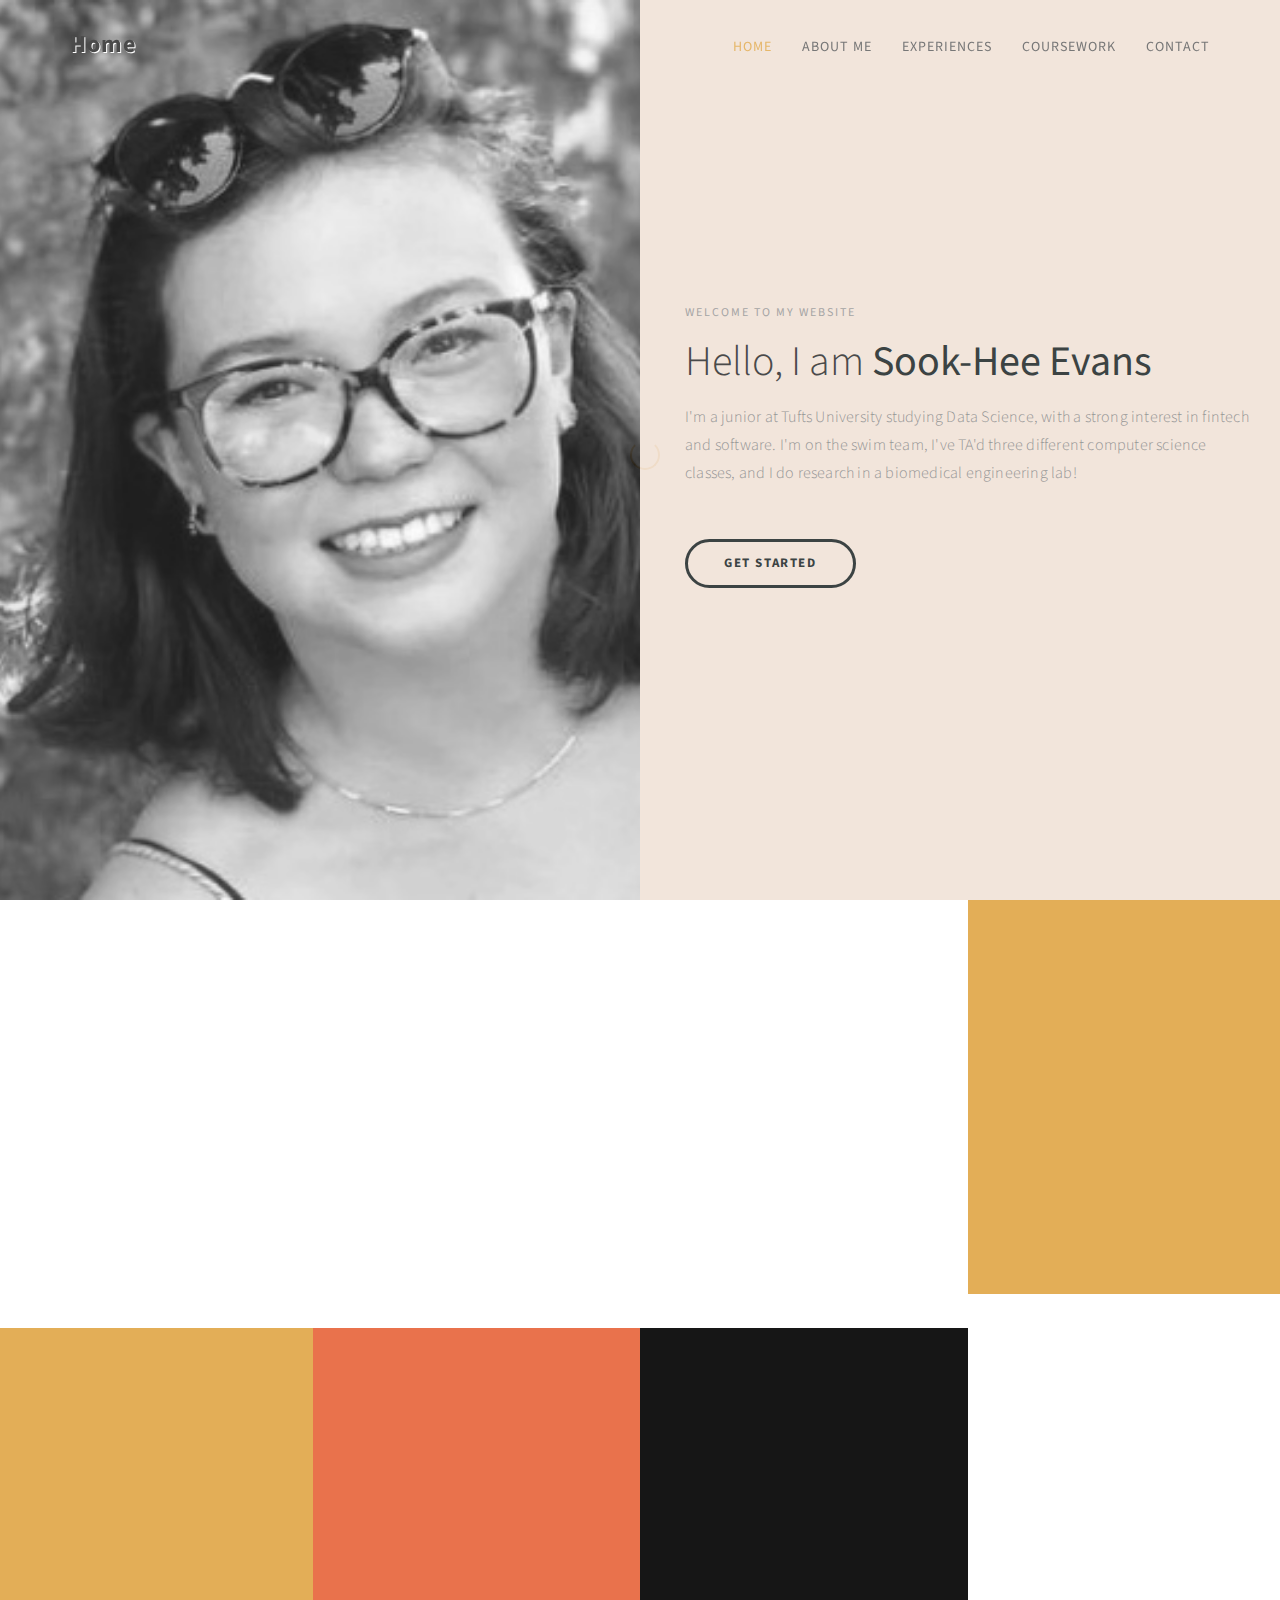
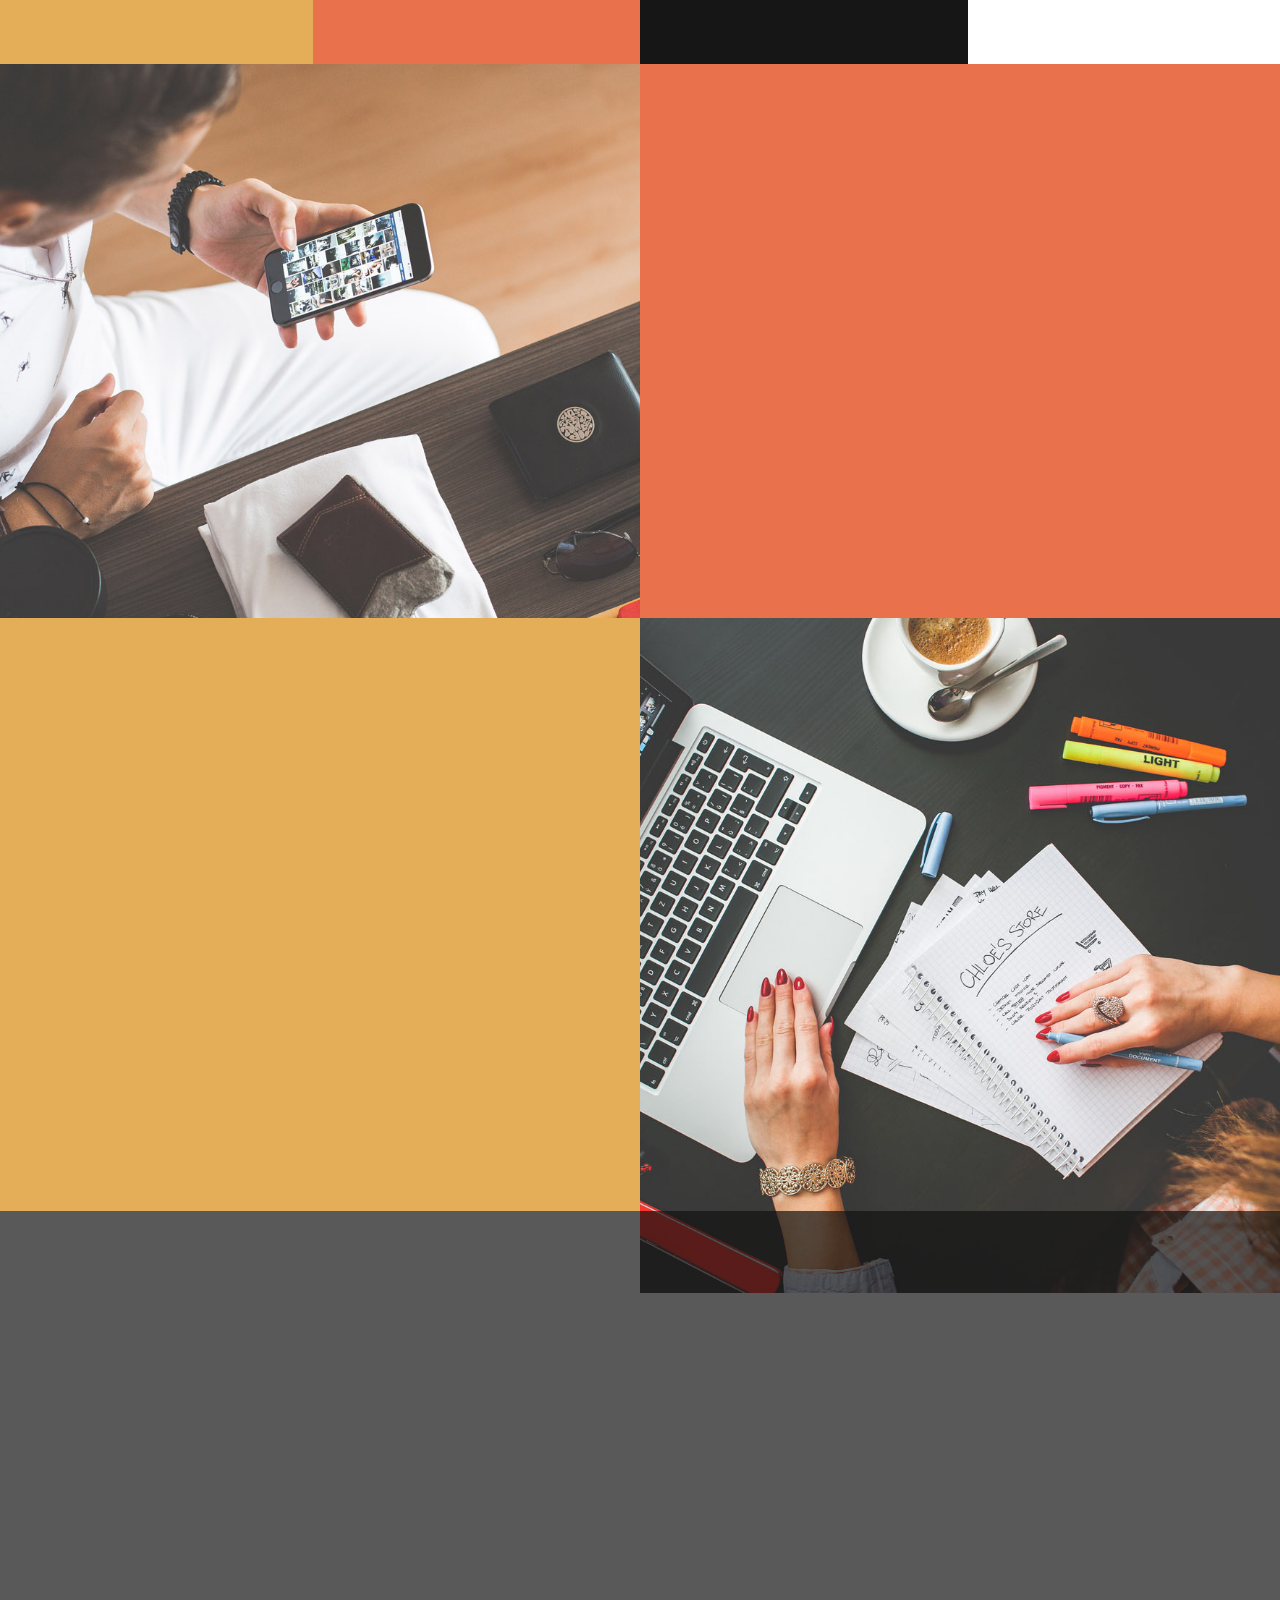
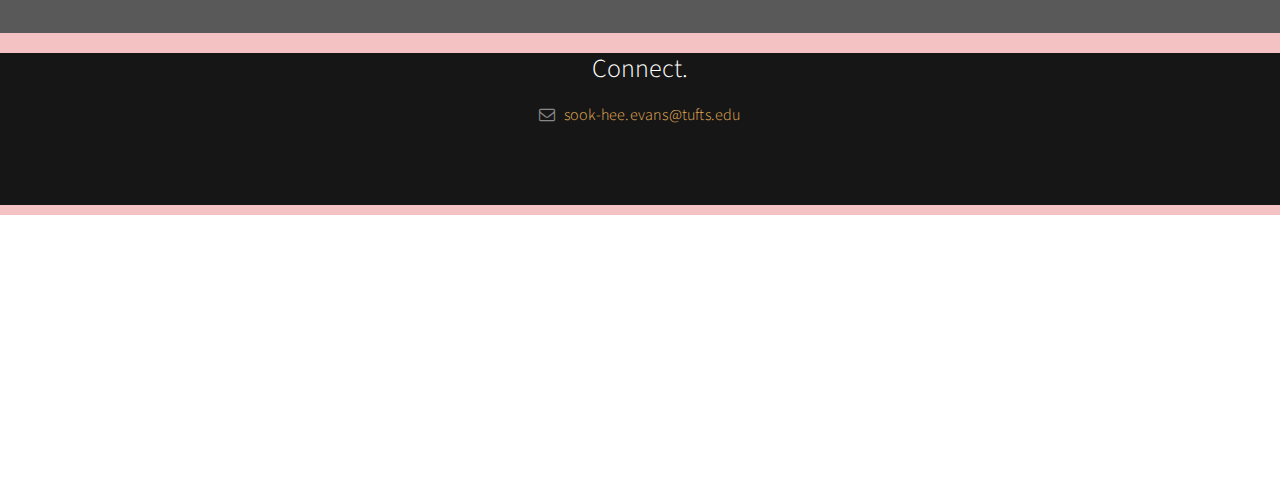
==== commit 0a81b098: "Update index.html" ====
--- a/site/index.html
+++ b/site/index.html
@@ -1,6 +1,7 @@
 <!DOCTYPE html>
 <html lang="en">
 <head>
+<link rel="icon" type="image/png" sizes="32x32" href="favicon-32x32.png">
 
 <meta charset="UTF-8">
 <meta http-equiv="X-UA-Compatible" content="IE=Edge">
@@ -9,7 +10,7 @@
 <meta name="author" content="templatemo">
 <meta name="viewport" content="width=device-width, initial-scale=1, maximum-scale=1">
 
-<title>Sook-Hee HTML CSS Template</title>
+<title>Sook-Hee Evans</title>
 
 <link rel="stylesheet" href="css/bootstrap.min.css">
 <link rel="stylesheet" href="css/animate.css">
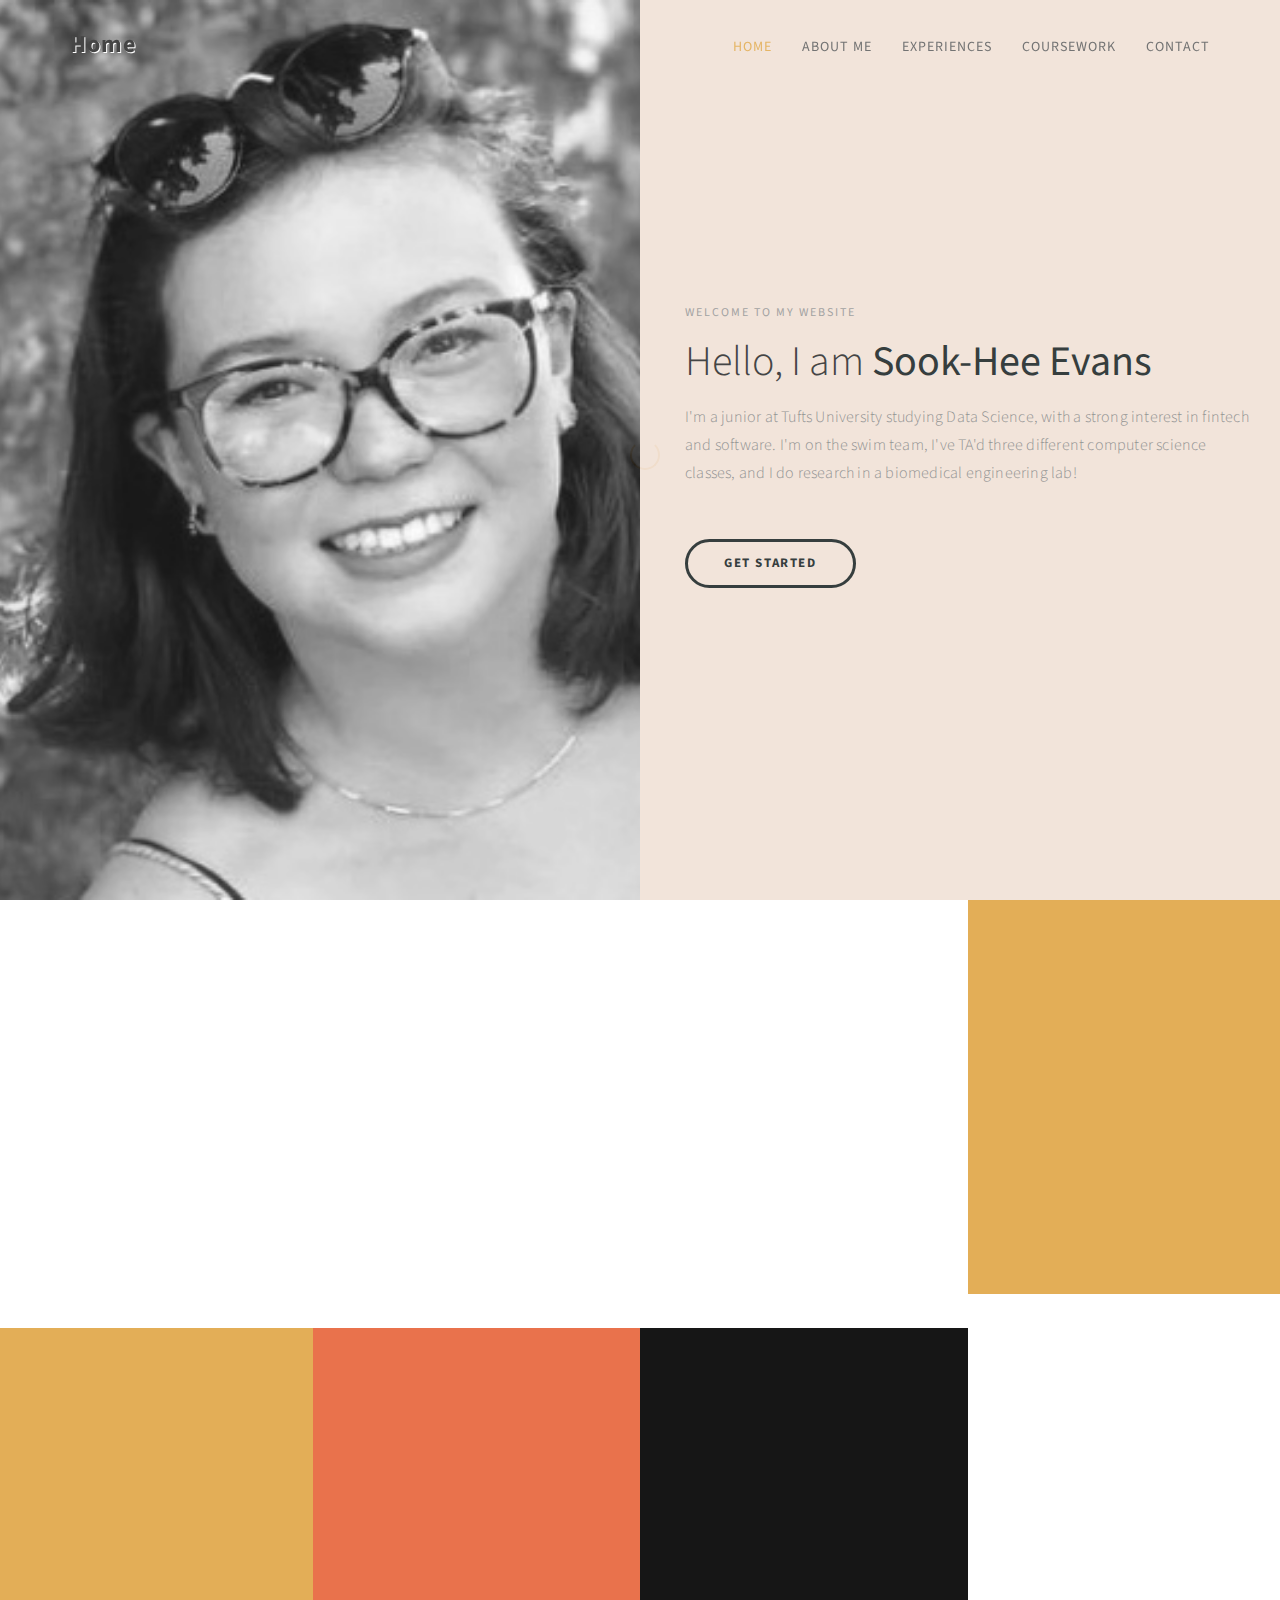
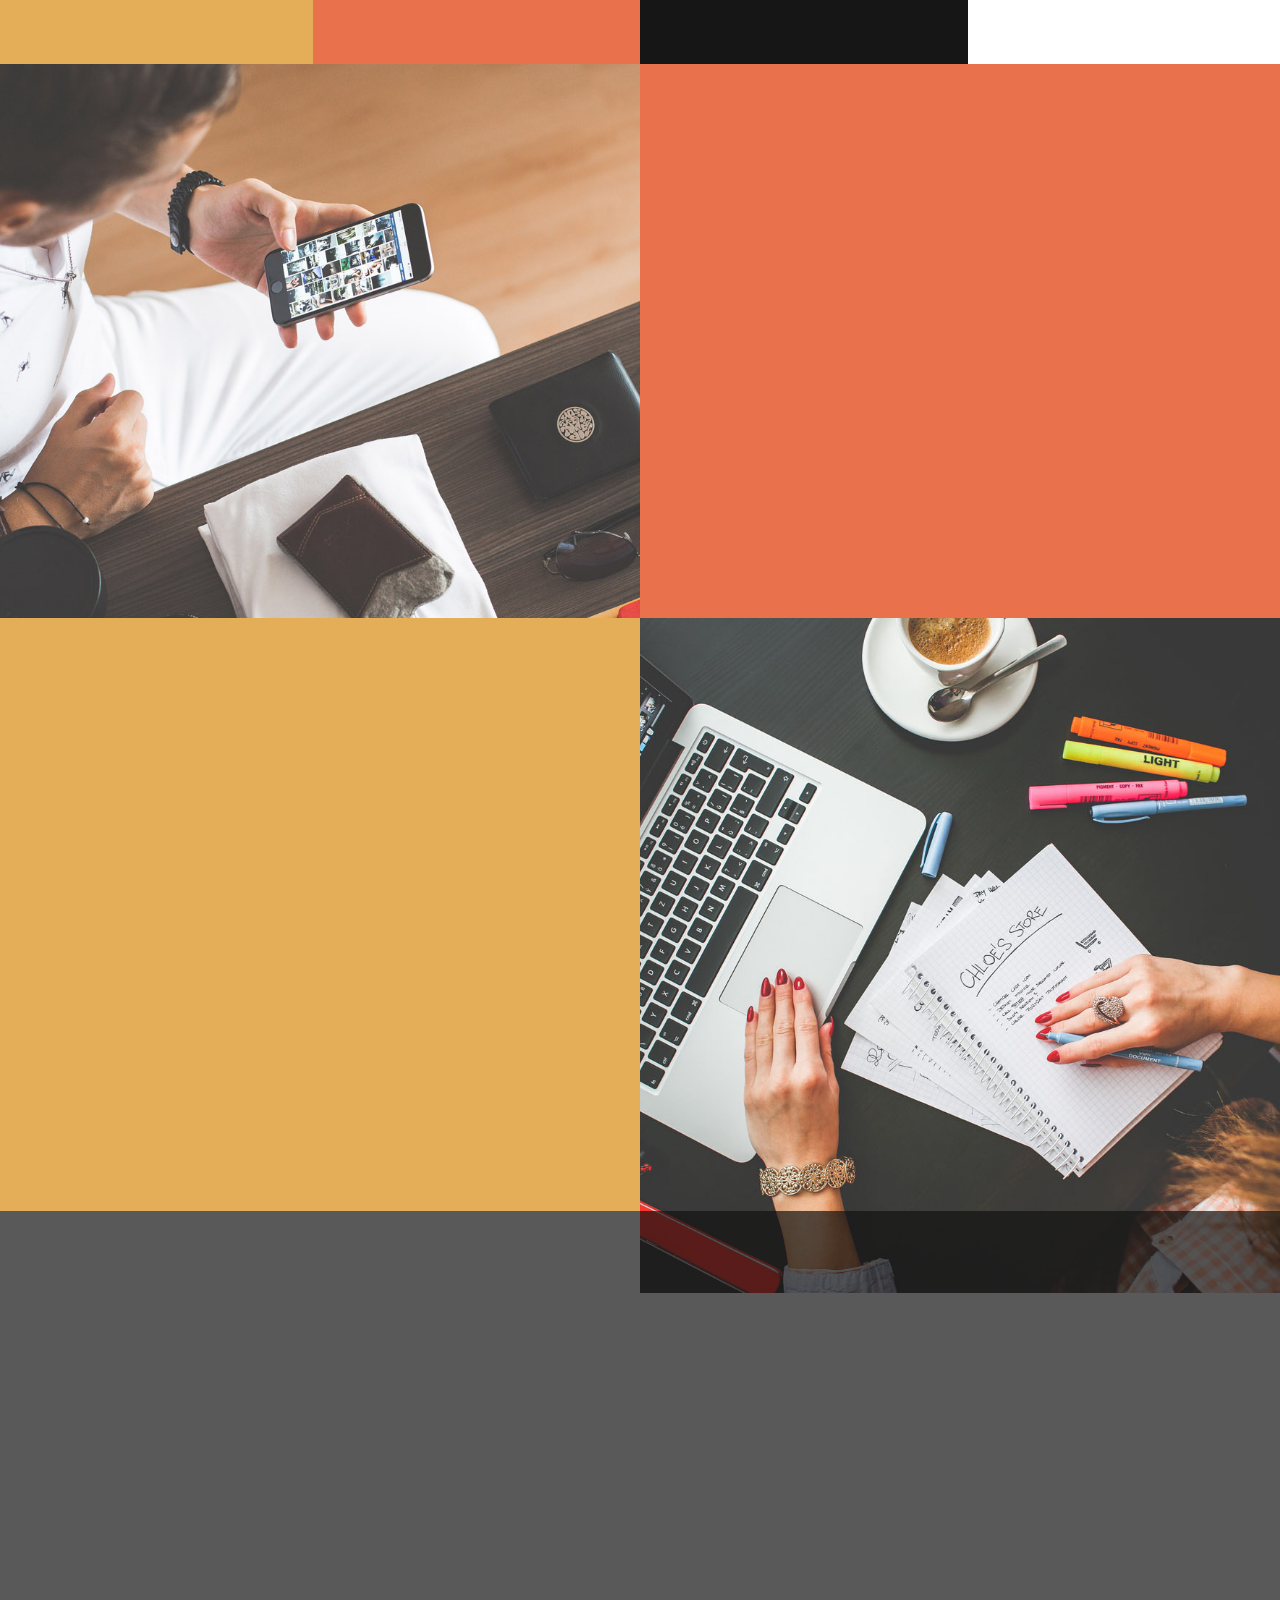
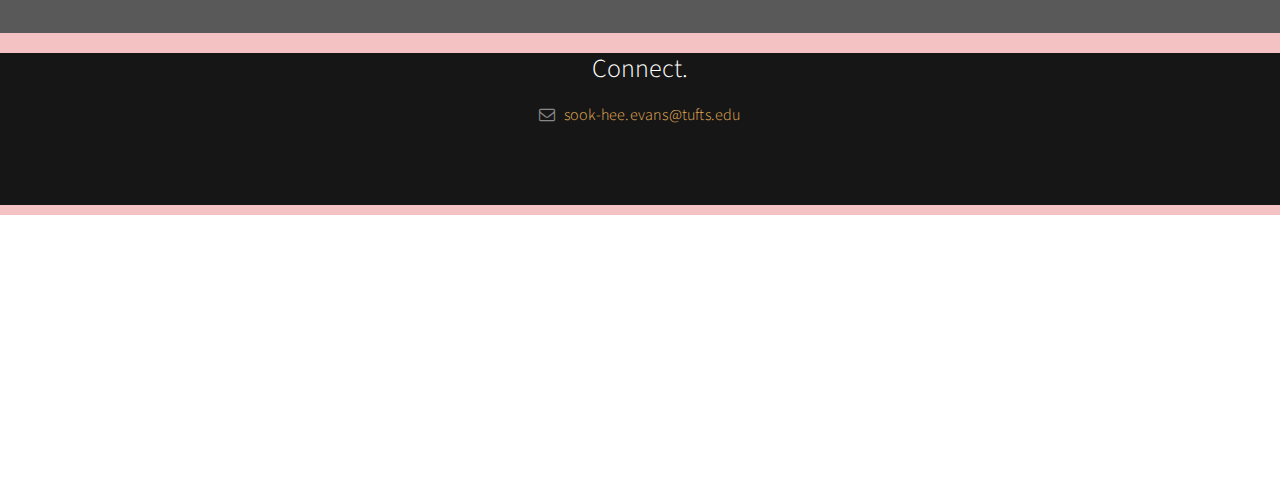
==== commit c402b7a7: "Update index.html" ====
--- a/site/index.html
+++ b/site/index.html
@@ -1,7 +1,7 @@
 <!DOCTYPE html>
 <html lang="en">
 <head>
-<link rel="icon" type="image/png" sizes="32x32" href="favicon-32x32.png">
+<link rel="icon" type="image/png" sizes="32x32" href="site/favicon-32x32.png">
 
 <meta charset="UTF-8">
 <meta http-equiv="X-UA-Compatible" content="IE=Edge">
